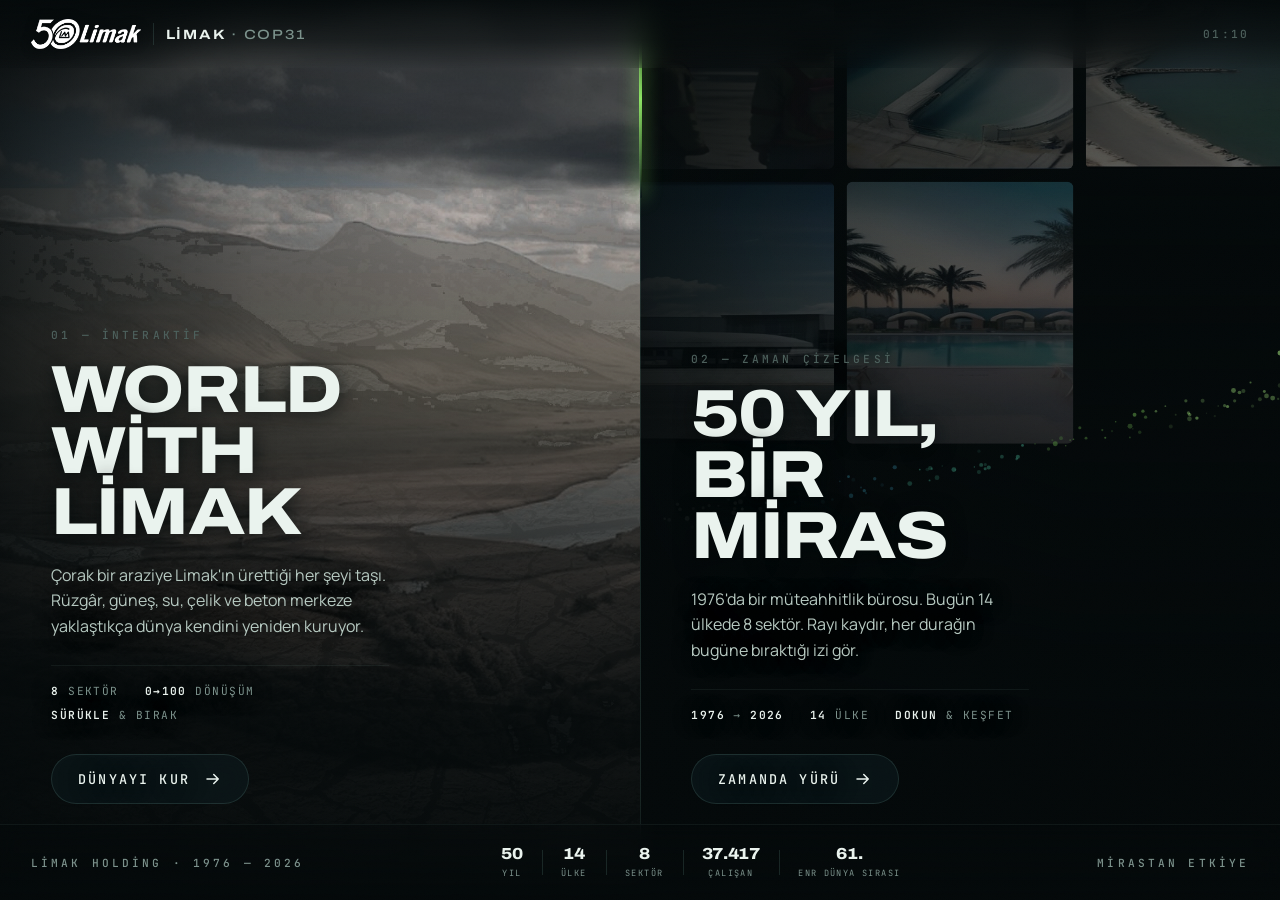
==== index.html @ 8a2a89ee "Limak fuar deneyimi — yayin surumu (v29)" ====
<!DOCTYPE html>
<html lang="tr">
<head>
<meta charset="utf-8">
<meta name="viewport" content="width=device-width, initial-scale=1, viewport-fit=cover">
<title>Limak · COP31 Deneyimi</title>
<meta name="description" content="Limak'ın 50 yıllık mirası ve yarattığı dünya — iki interaktif deneyim.">
<link rel="stylesheet" href="assets/css/base.css?v=29">
<link rel="stylesheet" href="assets/css/index.css?v=29">
<link rel="icon" href="data:image/svg+xml,%3Csvg xmlns='http://www.w3.org/2000/svg' viewBox='0 0 32 32'%3E%3Crect width='32' height='32' rx='9' fill='%238ce563'/%3E%3Cpath d='M11 8v13h10' stroke='%2304090a' stroke-width='3.4' fill='none' stroke-linecap='square'/%3E%3C/svg%3E">
</head>
<body class="home">

<!-- ── üst çubuk ───────────────────────────────────────── -->
<header class="topbar">
  <span class="brand">
    <img class="brand__logo" src="assets/img/logo-50yil.png" alt="Limak — 50. yıl" decoding="async">
    <span class="brand__sep" aria-hidden="true"></span>
    <span class="brand__text">Limak <em>· COP31</em></span>
  </span>
  <span class="topbar__clock eyebrow tabular" id="clock">--:--</span>
</header>

<!-- ── diptik ──────────────────────────────────────────── -->
<main class="diptych" id="diptych">

  <!-- ═══ SOL: WORLD WITH LIMAK ═══ -->
  <a class="panel panel--world" href="world.html" data-panel="world">
    <div class="panel__art">
      <img class="prev prev--dead"  src="assets/img/scene/plate-dead.jpg"  alt="" decoding="async">
      <img class="prev prev--alive" src="assets/img/scene/plate-alive.jpg" alt="" decoding="async">
      <span class="prev__ring"></span>
      <span class="panel__scrim"></span>
    </div>

    <div class="panel__body">
      <span class="panel__index eyebrow">01 — İnteraktif</span>
      <h2 class="panel__title">World<br>with Limak</h2>
      <p class="panel__lede">Çorak bir araziye Limak'ın ürettiği her şeyi taşı. Rüzgâr, güneş, su, çelik ve beton merkeze yaklaştıkça dünya kendini yeniden kuruyor.</p>
      <ul class="panel__meta">
        <li><b class="tabular">8</b> sektör</li>
        <li><b class="tabular">0→100</b> dönüşüm</li>
        <li><b>Sürükle</b> &amp; bırak</li>
      </ul>
      <span class="panel__cta">
        <span>Dünyayı kur</span>
        <svg viewBox="0 0 24 24" aria-hidden="true"><path d="M4 12h15m0 0-6-6m6 6-6 6" fill="none" stroke="currentColor" stroke-width="2" stroke-linecap="round" stroke-linejoin="round"/></svg>
      </span>
    </div>
  </a>

  <!-- ═══ SAĞ: 50 YIL ═══ -->
  <a class="panel panel--time" href="timeline.html" data-panel="time">
    <div class="panel__art">
      <div class="strip" id="strip" aria-hidden="true"></div>
      <canvas class="rail__px" id="railPx"></canvas>
      <span class="panel__scrim"></span>
    </div>

    <div class="panel__body">
      <span class="panel__index eyebrow">02 — Zaman çizelgesi</span>
      <h2 class="panel__title">50 Yıl,<br>Bir Miras</h2>
      <p class="panel__lede">1976'da bir müteahhitlik bürosu. Bugün 14 ülkede 8 sektör. Rayı kaydır, her durağın bugüne bıraktığı izi gör.</p>
      <ul class="panel__meta">
        <li><b class="tabular">1976</b> → <b class="tabular">2026</b></li>
        <li><b class="tabular">14</b> ülke</li>
        <li><b>Dokun</b> &amp; keşfet</li>
      </ul>
      <span class="panel__cta">
        <span>Zamanda yürü</span>
        <svg viewBox="0 0 24 24" aria-hidden="true"><path d="M4 12h15m0 0-6-6m6 6-6 6" fill="none" stroke="currentColor" stroke-width="2" stroke-linecap="round" stroke-linejoin="round"/></svg>
      </span>
    </div>
  </a>

  <!-- yaşayan dikiş -->
  <span class="seam" id="seam"><i></i></span>
</main>

<footer class="homefoot">
  <span class="eyebrow">Limak Holding · 1976 — 2026</span>
  <ul class="scalebar scalebar--home" id="homeScale" aria-label="Limak Şirketler Grubu ölçeği"></ul>
  <span class="eyebrow">Mirastan etkiye</span>
</footer>

<span class="grain" aria-hidden="true"></span>
<script src="assets/data/timeline.js?v=29"></script>
<script src="assets/data/sectors.js?v=29"></script>
<script src="assets/js/scalebar.js?v=29"></script>
<script src="assets/js/home.js?v=29"></script>
</body>
</html>
---- assets/css/base.css ----
@import url("fonts.css");

/* ============================================================
   LİMAK · COP31 FUAR DENEYİMİ — tasarım sistemi
   Karanlık toprak zemin, sektöre göre ışık rengi.
   ============================================================ */

:root {
  /* ---- zemin: siyah değil, gece toprağı ---- */
  --void:      #04090a;
  --soil:      #081013;
  --mist:      #0e1c20;
  --ridge:     #16292e;
  --hairline:  rgba(150, 214, 195, 0.14);
  --hairline-soft: rgba(150, 214, 195, 0.07);

  /* ---- yaşam: filiz yeşili ailesi ---- */
  --sprout:    #8ce563;
  --sprout-hi: #b6ff8a;
  --emerald:   #22c55e;
  --deep-leaf: #0d6b3f;

  /* ---- sektör ışıkları ---- */
  --s-ruzgar:   #5be8c0;
  --s-gunes:    #ffc861;
  --s-su:       #4cc9f0;
  --s-insaat:   #ff8a3d;
  --s-cimento:  #cdbfa4;
  --s-hava:     #b39dff;
  --s-turizm:   #ff7fa8;
  --s-orman:    #8ce563;

  /* ---- metin ---- */
  --bone:      #eaf3ee;
  --bone-dim:  #b6c9c1;
  --ash:       #7b918b;
  --ash-deep:  #4c5f5b;

  /* ---- tipografi ---- */
  --f-display: "Archivo", "Segoe UI", system-ui, sans-serif;
  --f-body:    "Manrope", "Segoe UI", system-ui, sans-serif;
  --f-data:    "JetBrains Mono", ui-monospace, "Cascadia Mono", monospace;

  /* ---- ölçek (fuar ekranı: büyük) ---- */
  --t-mega:  clamp(3.5rem, 11vw, 11.5rem);
  --t-xxl:   clamp(2.4rem, 5.2vw, 5rem);
  --t-xl:    clamp(1.7rem, 2.9vw, 2.9rem);
  --t-lg:    clamp(1.25rem, 1.7vw, 1.7rem);
  --t-md:    clamp(1rem, 1.15vw, 1.18rem);
  --t-sm:    clamp(0.84rem, 0.92vw, 0.95rem);
  --t-xs:    clamp(0.7rem, 0.74vw, 0.78rem);

  /* ---- hareket ---- */
  --ease-out: cubic-bezier(0.16, 1, 0.3, 1);
  --ease-io:  cubic-bezier(0.65, 0, 0.35, 1);
  --ease-spring: cubic-bezier(0.34, 1.56, 0.64, 1);

  --r-sm: 8px;
  --r-md: 14px;
  --r-lg: 22px;
  --r-pill: 999px;
}

*, *::before, *::after { box-sizing: border-box; }

html, body {
  margin: 0;
  padding: 0;
  height: 100%;
  background: var(--void);
  color: var(--bone);
  font-family: var(--f-body);
  font-size: 16px;
  -webkit-font-smoothing: antialiased;
  text-rendering: optimizeLegibility;
  overscroll-behavior: none;
}

body {
  overflow: hidden;
  cursor: default;
  -webkit-tap-highlight-color: transparent;
}

img, svg { display: block; max-width: 100%; }
button { font: inherit; color: inherit; border: 0; background: none; cursor: pointer; }

::selection { background: var(--sprout); color: var(--void); }

/* ---- odak: fuar ekranında görünmez olmasın ---- */
:focus-visible {
  outline: 2px solid var(--sprout);
  outline-offset: 3px;
  border-radius: 4px;
}

/* ============================================================
   ORTAK BİLEŞENLER
   ============================================================ */

/* --- üst çubuk --- */
.topbar {
  position: fixed;
  inset: 0 0 auto 0;
  height: 68px;
  display: flex;
  align-items: center;
  gap: 20px;
  padding: 0 clamp(18px, 2.4vw, 40px);
  z-index: 60;
  background: linear-gradient(180deg, rgba(4, 9, 10, 0.92) 0%, rgba(4, 9, 10, 0.55) 60%, transparent 100%);
  backdrop-filter: blur(14px);
  -webkit-backdrop-filter: blur(14px);
  pointer-events: none;
}
.topbar > * { pointer-events: auto; }

.brand {
  display: flex;
  align-items: center;
  gap: 12px;
  text-decoration: none;
  color: inherit;
}
.brand__mark {
  width: 30px; height: 30px;
  flex: none;
}
.brand__logo {
  height: 30px;
  width: auto;
  display: block;
  flex: none;
  filter: drop-shadow(0 1px 6px rgba(0, 0, 0, 0.45));
}
.brand__sep {
  width: 1px;
  height: 22px;
  flex: none;
  background: var(--hairline);
}
.brand__text {
  font-family: var(--f-display);
  font-weight: 700;
  font-stretch: 118%;
  letter-spacing: 0.13em;
  font-size: var(--t-sm);
  text-transform: uppercase;
  white-space: nowrap;
}
.brand__text em {
  font-style: normal;
  color: var(--ash);
  font-weight: 500;
}

/* --- etiket / eyebrow --- */
.eyebrow {
  font-family: var(--f-data);
  font-size: var(--t-xs);
  letter-spacing: 0.28em;
  text-transform: uppercase;
  color: var(--ash);
  font-weight: 500;
}

/* --- geri butonu --- */
.btn-back {
  margin-left: auto;
  display: inline-flex;
  align-items: center;
  gap: 10px;
  padding: 9px 18px 9px 13px;
  border-radius: var(--r-pill);
  border: 1px solid var(--hairline);
  background: rgba(14, 28, 32, 0.6);
  font-family: var(--f-data);
  font-size: var(--t-xs);
  letter-spacing: 0.18em;
  text-transform: uppercase;
  color: var(--bone-dim);
  text-decoration: none;
  transition: border-color 0.3s, color 0.3s, background 0.3s;
}
.btn-back:hover { border-color: var(--sprout); color: var(--sprout); background: rgba(140, 229, 99, 0.08); }
.btn-back svg { width: 14px; height: 14px; }

/* --- ince gürültü dokusu: dijital düzlüğü kırar --- */
.grain {
  position: fixed;
  inset: -50%;
  z-index: 90;
  pointer-events: none;
  opacity: 0.035;
  background-image: url("data:image/svg+xml,%3Csvg xmlns='http://www.w3.org/2000/svg' width='160' height='160'%3E%3Cfilter id='n'%3E%3CfeTurbulence type='fractalNoise' baseFrequency='0.85' numOctaves='3'/%3E%3C/filter%3E%3Crect width='160' height='160' filter='url(%23n)'/%3E%3C/svg%3E");
  animation: grainshift 0.9s steps(3) infinite;
  mix-blend-mode: overlay;
}
@keyframes grainshift {
  0%   { transform: translate(0, 0); }
  33%  { transform: translate(-3%, 2%); }
  66%  { transform: translate(2%, -3%); }
  100% { transform: translate(0, 0); }
}

/* --- vinyet --- */
.vignette {
  position: fixed;
  inset: 0;
  z-index: 55;
  pointer-events: none;
  background: radial-gradient(128% 96% at 50% 46%, transparent 56%, rgba(0, 0, 0, 0.42) 100%);
}

/* --- yükleme kaplaması --- */
.boot {
  position: fixed;
  inset: 0;
  z-index: 200;
  display: grid;
  place-items: center;
  background: var(--void);
  transition: opacity 0.8s var(--ease-out), visibility 0.8s;
}
.boot.is-done { opacity: 0; visibility: hidden; }
.boot__bar {
  width: 180px; height: 2px;
  background: var(--ridge);
  overflow: hidden;
  border-radius: 2px;
}
.boot__bar i {
  display: block; height: 100%; width: 40%;
  background: var(--sprout);
  animation: bootslide 1.1s var(--ease-io) infinite;
}
@keyframes bootslide {
  0%   { transform: translateX(-110%); }
  100% { transform: translateX(360%); }
}

/* --- ekran çok küçükse uyarı yerine sadece ölçek düşer --- */
@media (prefers-reduced-motion: reduce) {
  *, *::before, *::after {
    animation-duration: 0.001ms !important;
    animation-iteration-count: 1 !important;
    transition-duration: 0.08s !important;
  }
  .grain { animation: none; }
}

/* --- yardımcılar --- */
.sr-only {
  position: absolute; width: 1px; height: 1px;
  padding: 0; margin: -1px; overflow: hidden;
  clip: rect(0, 0, 0, 0); white-space: nowrap; border: 0;
}
.tabular { font-variant-numeric: tabular-nums; }

/* ============================================================
   ÖLÇEK ŞERİDİ — grubun büyüklüğü, karşılama anında
   Rakam iri ve display fontunda; etiket küçük ve sessiz.
   Böylece uzaktan bakıldığında önce sayılar okunur.
   ============================================================ */
.scalebar {
  display: flex;
  flex-wrap: wrap;
  justify-content: center;
  align-items: stretch;
  gap: 0;
  margin: 0;
  padding: 0;
  list-style: none;
}
.scalebar li {
  position: relative;
  padding: 0 clamp(16px, 2.2vw, 34px);
  text-align: center;
}
.scalebar li + li::before {          /* aradaki ince ayraç */
  content: "";
  position: absolute;
  left: 0; top: 14%;
  width: 1px; height: 72%;
  background: var(--hairline);
}
.scalebar b {
  display: block;
  font-family: var(--f-display);
  font-weight: 800;
  font-stretch: 112%;
  font-size: clamp(1.3rem, 2.1vw, 2.05rem);
  letter-spacing: -0.02em;
  line-height: 1.05;
  color: var(--bone);
  font-variant-numeric: tabular-nums;
}
.scalebar span {
  display: block;
  margin-top: 5px;
  font-family: var(--f-data);
  font-size: clamp(0.56rem, 0.66vw, 0.7rem);
  letter-spacing: 0.2em;
  text-transform: uppercase;
  color: var(--ash);
  white-space: nowrap;
}
/* sırayla belirir — sayılar tek tek oturur */
.scalebar li {
  opacity: 0;
  translate: 0 10px;
  animation: scaleIn 0.7s var(--ease-out) forwards;
  animation-delay: calc(var(--i) * 90ms + 400ms);
}
@keyframes scaleIn { to { opacity: 1; translate: 0 0; } }

/* giriş sayfası: alt bilgi çubuğunun orta yuvasında, kompakt */
.scalebar--home b { font-size: clamp(0.95rem, 1.25vw, 1.24rem); }
.scalebar--home span { font-size: 0.54rem; letter-spacing: 0.16em; }
.scalebar--home li { padding: 0 clamp(10px, 1.5vw, 22px); }
@media (max-width: 1000px) { .scalebar--home { display: none; } }
---- assets/css/index.css ----
/* ============================================================
   GİRİŞ — diptik: iki deneyim, aralarında yaşayan bir dikiş
   ============================================================ */

.home { background: var(--void); }

.topbar__clock {
  margin-left: auto;
  color: var(--ash-deep);
  letter-spacing: 0.2em;
}

/* ---------- ızgara ---------- */
.diptych {
  position: fixed;
  inset: 0;
  display: grid;
  grid-template-columns: 1fr 1fr;
  transition: grid-template-columns 0.9s var(--ease-out);
}
.diptych[data-hover="world"] { grid-template-columns: 1.32fr 0.68fr; }
.diptych[data-hover="time"]  { grid-template-columns: 0.68fr 1.32fr; }

/* ---------- panel ---------- */
.panel {
  position: relative;
  overflow: hidden;
  display: flex;
  flex-direction: column;
  justify-content: flex-end;
  text-decoration: none;
  color: inherit;
  isolation: isolate;
}
.panel::after {                    /* içeriden dışarı sızan ışık */
  content: "";
  position: absolute;
  inset: auto -20% -40% -20%;
  height: 70%;
  z-index: 1;
  background: radial-gradient(60% 100% at 50% 100%, var(--panel-light) 0%, transparent 72%);
  opacity: 0;
  transition: opacity 0.9s var(--ease-out);
  pointer-events: none;
}
.panel--world { --panel-light: rgba(140, 229, 99, 0.30); }
.panel--time  { --panel-light: rgba(76, 201, 240, 0.28); }
.panel.is-hot::after { opacity: 1; }

/* --- sanat alanı --- */
.panel__art {
  position: absolute;
  inset: 0;
  z-index: 0;
}
.panel__art > svg,
.panel__art > canvas {
  position: absolute;
  inset: 0;
  width: 100%; height: 100%;
}
.panel__art > .prev,
.panel__art > .strip {
  filter: saturate(0.82) brightness(0.94);
  transition: filter 1.1s var(--ease-out), scale 1.4s var(--ease-out);
  scale: 1.04;
}
.panel.is-hot .panel__art > .prev,
.panel.is-hot .panel__art > .strip { filter: saturate(1.05) brightness(1.12); scale: 1; }

.panel__scrim {
  position: absolute;
  inset: 0;
  background:
    linear-gradient(180deg, rgba(4,9,10,.62) 0%, rgba(4,9,10,.06) 24%,
                            rgba(4,9,10,.58) 56%, rgba(4,9,10,.92) 80%, rgba(4,9,10,.98) 100%),
    linear-gradient(90deg, rgba(4,9,10,.78) 0%, rgba(4,9,10,.20) 40%, transparent 68%);
}

/* --- sol: gerçek çorak→canlı önizlemesi --- */
@property --pr { syntax: "<length>"; inherits: false; initial-value: 0px; }

.prev {
  position: absolute;
  inset: 0;
  width: 100%; height: 100%;
  object-fit: cover;
}
.prev--alive {
  --pr: 0px;
  -webkit-mask-image: radial-gradient(circle var(--pr) at 50% 62%, #000 64%, transparent 100%);
  mask-image: radial-gradient(circle var(--pr) at 50% 62%, #000 64%, transparent 100%);
  animation: prevBloom 9s var(--ease-io) infinite;
}
@keyframes prevBloom {
  0%, 6%    { --pr: 0px; }
  46%, 74%  { --pr: 1100px; }
  96%, 100% { --pr: 0px; }
}
/* Genişlik büyür, kenarlık sabit kalır: scale kullanılsaydı çizgi de
   kalınlaşıp dolu bir daireye dönüşürdü. */
.prev__ring {
  position: absolute;
  left: 50%; top: 62%;
  width: 0; height: 0;
  translate: -50% -50%;
  border-radius: 50%;
  border: 2px solid var(--sprout-hi);
  box-shadow: 0 0 26px 2px rgba(182, 255, 138, 0.35);
  opacity: 0;
  animation: prevRing 9s var(--ease-io) infinite;
}
@keyframes prevRing {
  0%, 6%  { width: 0;      height: 0;      opacity: 0; }
  12%     { opacity: 0.75; }
  46%     { width: 2200px; height: 2200px; opacity: 0; }
  100%    { width: 2200px; height: 2200px; opacity: 0; }
}

/* --- sağ: zaman çizelgesi fotoğraf akışı --- */
.strip {
  position: absolute;
  inset: -8% -3%;
  display: grid;
  grid-template-columns: repeat(3, 1fr);
  grid-auto-rows: 1fr;
  gap: 12px;
  animation: stripDrift 40s linear infinite alternate;
}
.strip img {
  width: 100%; height: 100%;
  object-fit: cover;
  border-radius: 6px;
  opacity: 0.46;
  filter: saturate(0.7) contrast(0.98);
  animation: stripFade 8s ease-in-out infinite;
}
.strip img:nth-child(2n) { animation-delay: 1.1s; }
.strip img:nth-child(3n) { animation-delay: 2.3s; }
.strip img:nth-child(5n) { animation-delay: 3.4s; }
@keyframes stripFade { 0%, 100% { opacity: 0.24; } 50% { opacity: 0.6; } }
@keyframes stripDrift { from { translate: 0 -3%; } to { translate: 0 3%; } }
.panel--time.is-hot .strip img { filter: saturate(0.9) contrast(1); }

/* ---------- panel metni ---------- */
.panel__body {
  position: relative;
  z-index: 3;
  text-shadow: 0 2px 20px rgba(2, 8, 8, 0.85);
  padding: 0 clamp(28px, 4vw, 76px) clamp(96px, 9vh, 128px);
  max-width: 44ch;
}
.diptych[data-hover="time"]  .panel--world .panel__body,
.diptych[data-hover="world"] .panel--time  .panel__body { opacity: 0.42; }
.panel__body > * { transition: opacity 0.7s var(--ease-out), transform 0.7s var(--ease-out); }
.panel__body { transition: opacity 0.7s var(--ease-out); }

.panel__index {
  display: block;
  margin-bottom: 18px;
  color: var(--ash-deep);
  transition: color 0.5s;
}
.panel.is-hot .panel__index { color: var(--sprout); }
.panel--time.is-hot .panel__index { color: var(--s-su); }

.panel__title {
  margin: 0 0 20px;
  font-family: var(--f-display);
  font-size: var(--t-xxl);
  font-weight: 800;
  font-stretch: 116%;
  line-height: 0.92;
  letter-spacing: -0.028em;
  text-transform: uppercase;
  color: var(--bone);
}
.panel--world .panel__title { text-wrap: balance; }

.panel__lede {
  margin: 0 0 26px;
  font-size: var(--t-md);
  line-height: 1.58;
  color: var(--bone-dim);
  max-width: 38ch;
}

.panel__meta {
  display: flex;
  flex-wrap: wrap;
  gap: 10px 26px;
  margin: 0 0 32px;
  padding: 18px 0 0;
  list-style: none;
  border-top: 1px solid var(--hairline-soft);
  font-family: var(--f-data);
  font-size: var(--t-xs);
  letter-spacing: 0.13em;
  text-transform: uppercase;
  color: var(--ash);
}
.panel__meta b { color: var(--bone); font-weight: 600; }

/* --- eylem --- */
.panel__cta {
  display: inline-flex;
  align-items: center;
  gap: 14px;
  padding: 15px 26px;
  border-radius: var(--r-pill);
  border: 1px solid var(--hairline);
  background: rgba(14, 28, 32, 0.55);
  backdrop-filter: blur(10px);
  -webkit-backdrop-filter: blur(10px);
  font-family: var(--f-data);
  font-size: var(--t-sm);
  font-weight: 500;
  letter-spacing: 0.16em;
  text-transform: uppercase;
  color: var(--bone);
  translate: 0 0;
  transition: background 0.45s, border-color 0.45s, color 0.45s, box-shadow 0.45s, translate 0.45s var(--ease-spring);
}
.panel__cta svg { width: 18px; height: 18px; transition: transform 0.45s var(--ease-out); }
.panel.is-hot .panel__cta {
  translate: 8px 0;
  border-color: var(--sprout);
  color: var(--void);
  background: var(--sprout);
  box-shadow: 0 0 0 1px var(--sprout), 0 18px 46px -12px rgba(140, 229, 99, 0.55);
}
.panel--time.is-hot .panel__cta {
  border-color: var(--s-su);
  background: var(--s-su);
  box-shadow: 0 0 0 1px var(--s-su), 0 18px 46px -12px rgba(76, 201, 240, 0.55);
}
.panel.is-hot .panel__cta svg { translate: 5px 0; }

/* ---------- yaşayan dikiş ---------- */
.seam {
  position: absolute;
  top: 0; bottom: 0;
  left: 50%;
  width: 1px;
  z-index: 10;
  pointer-events: none;
  background: linear-gradient(180deg, transparent, var(--hairline) 12%, var(--hairline) 88%, transparent);
  transition: left 0.9s var(--ease-out), filter 0.9s;
}
.diptych[data-hover="world"] .seam { left: 66%; }
.diptych[data-hover="time"]  .seam { left: 34%; }
.seam i {
  position: absolute;
  left: -1px;
  width: 3px;
  height: 22%;
  border-radius: 2px;
  background: linear-gradient(180deg, transparent, var(--sprout), transparent);
  filter: blur(0.4px);
  box-shadow: 0 0 18px 2px rgba(140, 229, 99, 0.45);
  animation: seamRun 5.2s var(--ease-io) infinite;
}
@keyframes seamRun {
  0%   { top: -24%; opacity: 0; }
  12%  { opacity: 1; }
  88%  { opacity: 1; }
  100% { top: 102%; opacity: 0; }
}

/* ---------- alt bilgi ---------- */
.homefoot {
  position: fixed;
  inset: auto 0 0 0;
  z-index: 40;
  display: flex;
  align-items: center;
  justify-content: space-between;
  gap: 20px;
  padding: 0 clamp(18px, 2.4vw, 40px);
  height: 76px;
  border-top: 1px solid var(--hairline-soft);
  background: linear-gradient(0deg, rgba(4,9,10,0.95), rgba(4,9,10,0.4));
  backdrop-filter: blur(10px);
  -webkit-backdrop-filter: blur(10px);
  color: var(--ash-deep);
  pointer-events: none;
}
.homefoot__hint { color: var(--ash); animation: hintBreath 3.6s ease-in-out infinite; }
@keyframes hintBreath { 0%,100% { opacity: 0.42; } 50% { opacity: 1; } }

/* ---------- dar ekran: alt alta ---------- */
@media (max-aspect-ratio: 4/5), (max-width: 820px) {
  .diptych,
  .diptych[data-hover="world"],
  .diptych[data-hover="time"] {
    grid-template-columns: 1fr;
    grid-template-rows: 1fr 1fr;
  }
  .seam { display: none; }
  .panel__body { padding-bottom: clamp(28px, 4vh, 48px); max-width: none; }
  .panel__lede { display: none; }
  .panel__title { font-size: clamp(2rem, 8vw, 3rem); }
  .homefoot__hint { display: none; }
}

/* ---------- açılış koreografisi ---------- */
.panel__index, .panel__title, .panel__lede, .panel__meta, .panel__cta {
  opacity: 0;
  transform: translateY(24px);
  animation: riseIn 1s var(--ease-out) forwards;
}
.panel--world .panel__index { animation-delay: 0.15s; }
.panel--world .panel__title { animation-delay: 0.24s; }
.panel--world .panel__lede  { animation-delay: 0.33s; }
.panel--world .panel__meta  { animation-delay: 0.40s; }
.panel--world .panel__cta   { animation-delay: 0.47s; }
.panel--time .panel__index  { animation-delay: 0.30s; }
.panel--time .panel__title  { animation-delay: 0.39s; }
.panel--time .panel__lede   { animation-delay: 0.48s; }
.panel--time .panel__meta   { animation-delay: 0.55s; }
.panel--time .panel__cta    { animation-delay: 0.62s; }
@keyframes riseIn { to { opacity: 1; transform: none; } }
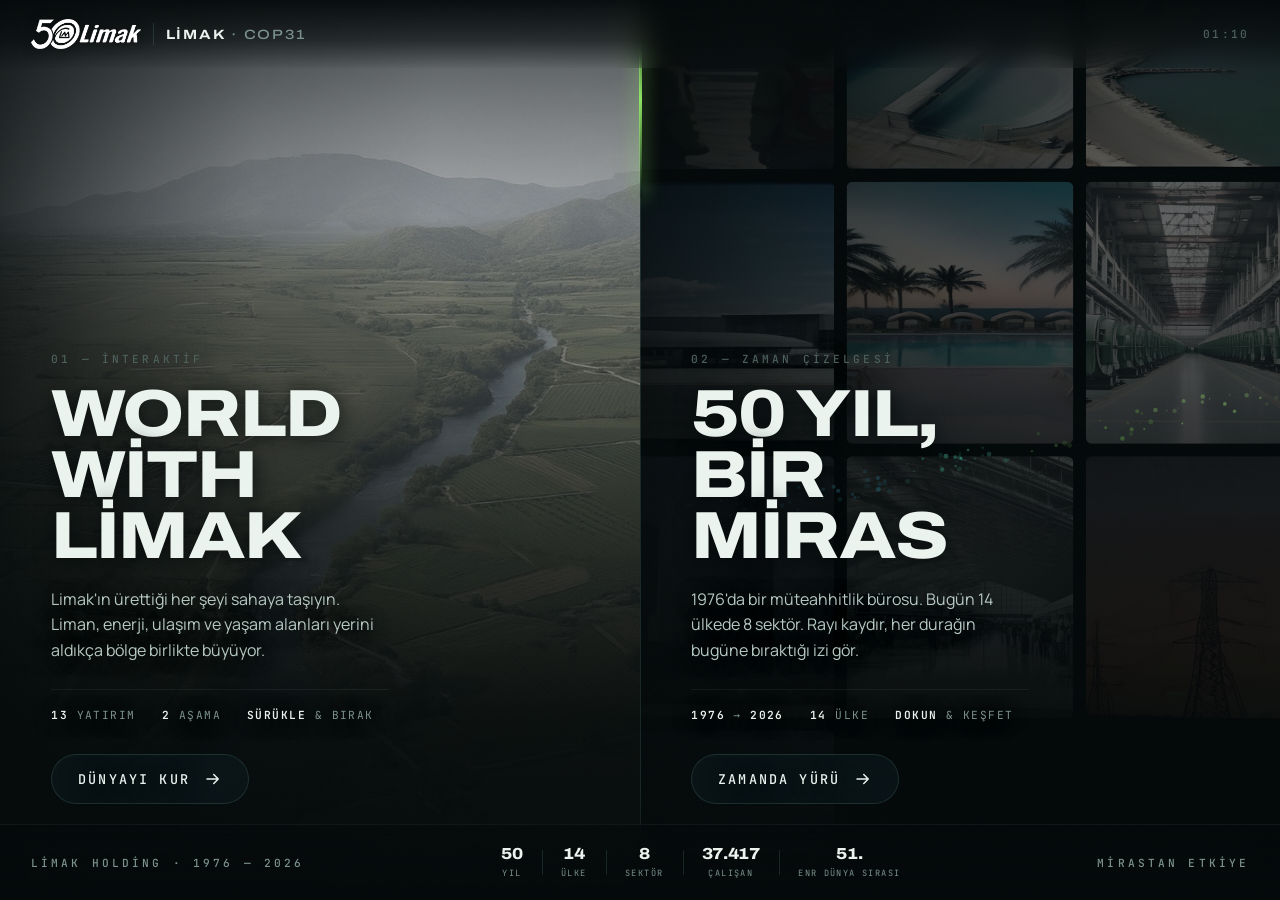
==== commit d30fa284: "Yayin: tutarli dunya sahnesi (13 yatirim) + zaman ekrani sayac ve sayfa cevirme - Dunya: tek kare ge" ====
--- a/index.html
+++ b/index.html
@@ -5,8 +5,8 @@
 <meta name="viewport" content="width=device-width, initial-scale=1, viewport-fit=cover">
 <title>Limak · COP31 Deneyimi</title>
 <meta name="description" content="Limak'ın 50 yıllık mirası ve yarattığı dünya — iki interaktif deneyim.">
-<link rel="stylesheet" href="assets/css/base.css?v=29">
-<link rel="stylesheet" href="assets/css/index.css?v=29">
+<link rel="stylesheet" href="assets/css/base.css?v=38">
+<link rel="stylesheet" href="assets/css/index.css?v=38">
 <link rel="icon" href="data:image/svg+xml,%3Csvg xmlns='http://www.w3.org/2000/svg' viewBox='0 0 32 32'%3E%3Crect width='32' height='32' rx='9' fill='%238ce563'/%3E%3Cpath d='M11 8v13h10' stroke='%2304090a' stroke-width='3.4' fill='none' stroke-linecap='square'/%3E%3C/svg%3E">
 </head>
 <body class="home">
@@ -27,7 +27,7 @@
   <!-- ═══ SOL: WORLD WITH LIMAK ═══ -->
   <a class="panel panel--world" href="world.html" data-panel="world">
     <div class="panel__art">
-      <img class="prev prev--dead"  src="assets/img/scene/plate-dead.jpg"  alt="" decoding="async">
+      <img class="prev prev--base"  src="assets/img/scene/plate-base.jpg"  alt="" decoding="async">
       <img class="prev prev--alive" src="assets/img/scene/plate-alive.jpg" alt="" decoding="async">
       <span class="prev__ring"></span>
       <span class="panel__scrim"></span>
@@ -36,10 +36,10 @@
     <div class="panel__body">
       <span class="panel__index eyebrow">01 — İnteraktif</span>
       <h2 class="panel__title">World<br>with Limak</h2>
-      <p class="panel__lede">Çorak bir araziye Limak'ın ürettiği her şeyi taşı. Rüzgâr, güneş, su, çelik ve beton merkeze yaklaştıkça dünya kendini yeniden kuruyor.</p>
+      <p class="panel__lede">Limak'ın ürettiği her şeyi sahaya taşıyın. Liman, enerji, ulaşım ve yaşam alanları yerini aldıkça bölge birlikte büyüyor.</p>
       <ul class="panel__meta">
-        <li><b class="tabular">8</b> sektör</li>
-        <li><b class="tabular">0→100</b> dönüşüm</li>
+        <li><b class="tabular">13</b> yatırım</li>
+        <li><b class="tabular">2</b> aşama</li>
         <li><b>Sürükle</b> &amp; bırak</li>
       </ul>
       <span class="panel__cta">
@@ -84,9 +84,9 @@
 </footer>
 
 <span class="grain" aria-hidden="true"></span>
-<script src="assets/data/timeline.js?v=29"></script>
-<script src="assets/data/sectors.js?v=29"></script>
-<script src="assets/js/scalebar.js?v=29"></script>
-<script src="assets/js/home.js?v=29"></script>
+<script src="assets/data/timeline.js?v=38"></script>
+<script src="assets/data/sectors.js?v=38"></script>
+<script src="assets/js/scalebar.js?v=38"></script>
+<script src="assets/js/home.js?v=38"></script>
 </body>
 </html>
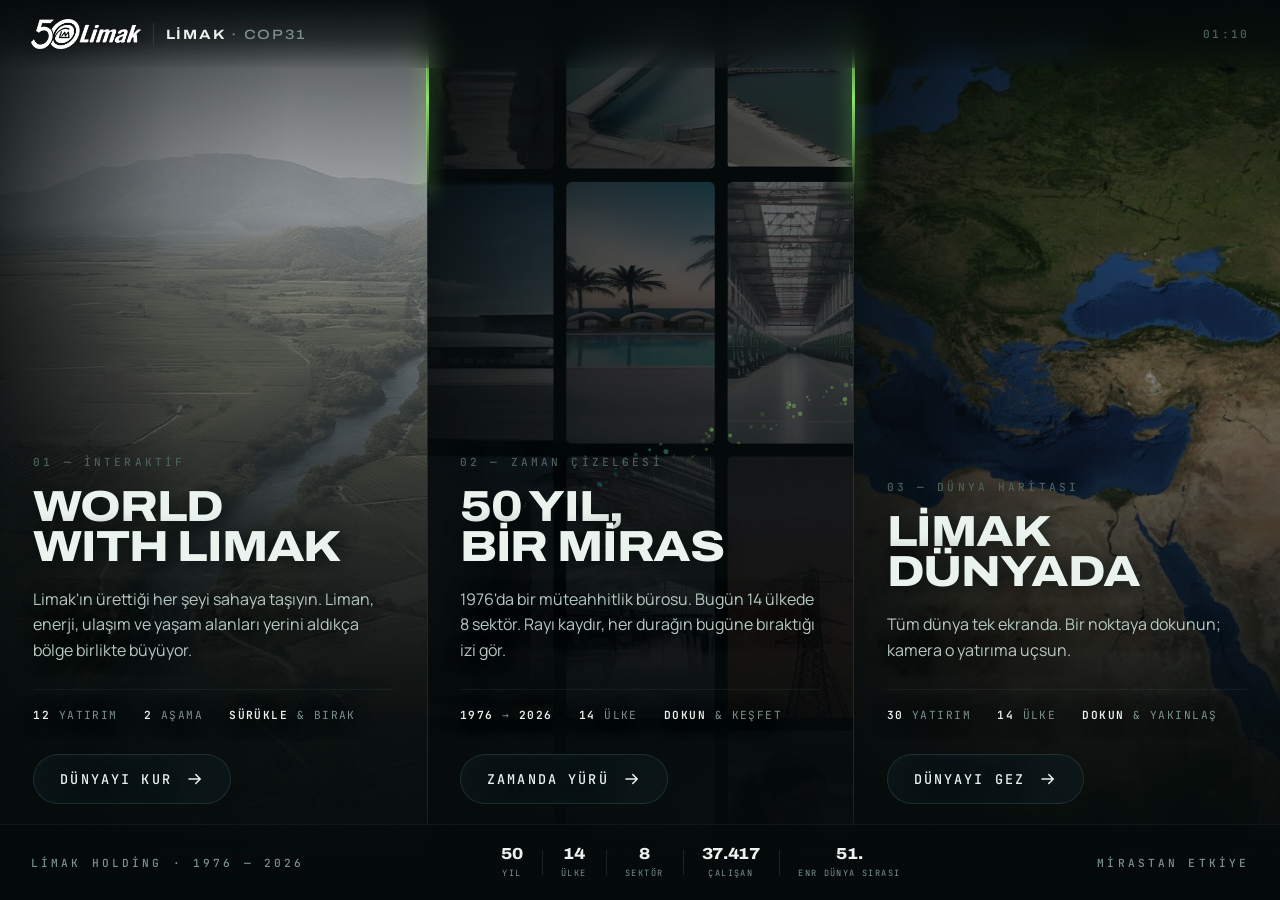
==== commit f7a96782: "Limak Dunyada eklendi (sifreli onizleme); liman forklift elektrifikasyonda mavi (v=61)" ====
--- a/index.html
+++ b/index.html
@@ -4,9 +4,9 @@
 <meta charset="utf-8">
 <meta name="viewport" content="width=device-width, initial-scale=1, viewport-fit=cover">
 <title>Limak · COP31 Deneyimi</title>
-<meta name="description" content="Limak'ın 50 yıllık mirası ve yarattığı dünya — iki interaktif deneyim.">
-<link rel="stylesheet" href="assets/css/base.css?v=38">
-<link rel="stylesheet" href="assets/css/index.css?v=38">
+<meta name="description" content="Limak'ın 50 yıllık mirası ve yarattığı dünya — üç interaktif deneyim.">
+<link rel="stylesheet" href="assets/css/base.css?v=39">
+<link rel="stylesheet" href="assets/css/index.css?v=39">
 <link rel="icon" href="data:image/svg+xml,%3Csvg xmlns='http://www.w3.org/2000/svg' viewBox='0 0 32 32'%3E%3Crect width='32' height='32' rx='9' fill='%238ce563'/%3E%3Cpath d='M11 8v13h10' stroke='%2304090a' stroke-width='3.4' fill='none' stroke-linecap='square'/%3E%3C/svg%3E">
 </head>
 <body class="home">
@@ -35,10 +35,10 @@
 
     <div class="panel__body">
       <span class="panel__index eyebrow">01 — İnteraktif</span>
-      <h2 class="panel__title">World<br>with Limak</h2>
+      <h2 class="panel__title" lang="en">World<br>with Limak</h2>
       <p class="panel__lede">Limak'ın ürettiği her şeyi sahaya taşıyın. Liman, enerji, ulaşım ve yaşam alanları yerini aldıkça bölge birlikte büyüyor.</p>
       <ul class="panel__meta">
-        <li><b class="tabular">13</b> yatırım</li>
+        <li><b class="tabular">12</b> yatırım</li>
         <li><b class="tabular">2</b> aşama</li>
         <li><b>Sürükle</b> &amp; bırak</li>
       </ul>
@@ -73,8 +73,32 @@
     </div>
   </a>
 
+  <!-- ═══ 3: LİMAK DÜNYADA ═══ -->
+  <a class="panel panel--harita" href="harita.html" data-panel="harita">
+    <div class="panel__art">
+      <img class="prev prev--harita" src="assets/img/dunya/onizleme.jpg" alt="" decoding="async">
+      <span class="panel__scrim"></span>
+    </div>
+
+    <div class="panel__body">
+      <span class="panel__index eyebrow">03 — Dünya haritası</span>
+      <h2 class="panel__title">Limak<br>Dünyada</h2>
+      <p class="panel__lede">Tüm dünya tek ekranda. Bir noktaya dokunun; kamera o yatırıma uçsun.</p>
+      <ul class="panel__meta">
+        <li><b class="tabular">30</b> yatırım</li>
+        <li><b class="tabular">14</b> ülke</li>
+        <li><b>Dokun</b> &amp; yakınlaş</li>
+      </ul>
+      <span class="panel__cta">
+        <span>Dünyayı gez</span>
+        <svg viewBox="0 0 24 24" aria-hidden="true"><path d="M4 12h15m0 0-6-6m6 6-6 6" fill="none" stroke="currentColor" stroke-width="2" stroke-linecap="round" stroke-linejoin="round"/></svg>
+      </span>
+    </div>
+  </a>
+
   <!-- yaşayan dikiş -->
   <span class="seam" id="seam"><i></i></span>
+  <span class="seam seam--2" id="seam2"><i></i></span>
 </main>
 
 <footer class="homefoot">
@@ -84,9 +108,9 @@
 </footer>
 
 <span class="grain" aria-hidden="true"></span>
-<script src="assets/data/timeline.js?v=38"></script>
-<script src="assets/data/sectors.js?v=38"></script>
-<script src="assets/js/scalebar.js?v=38"></script>
-<script src="assets/js/home.js?v=38"></script>
+<script src="assets/data/timeline.js?v=39"></script>
+<script src="assets/data/sectors.js?v=39"></script>
+<script src="assets/js/scalebar.js?v=39"></script>
+<script src="assets/js/home.js?v=39"></script>
 </body>
 </html>
--- a/assets/css/index.css
+++ b/assets/css/index.css
@@ -15,11 +15,12 @@
   position: fixed;
   inset: 0;
   display: grid;
-  grid-template-columns: 1fr 1fr;
+  grid-template-columns: 1fr 1fr 1fr;
   transition: grid-template-columns 0.9s var(--ease-out);
 }
-.diptych[data-hover="world"] { grid-template-columns: 1.32fr 0.68fr; }
-.diptych[data-hover="time"]  { grid-template-columns: 0.68fr 1.32fr; }
+.diptych[data-hover="world"]  { grid-template-columns: 1.5fr 0.75fr 0.75fr; }
+.diptych[data-hover="time"]   { grid-template-columns: 0.75fr 1.5fr 0.75fr; }
+.diptych[data-hover="harita"] { grid-template-columns: 0.75fr 0.75fr 1.5fr; }
 
 /* ---------- panel ---------- */
 .panel {
@@ -45,6 +46,7 @@
 }
 .panel--world { --panel-light: rgba(140, 229, 99, 0.30); }
 .panel--time  { --panel-light: rgba(76, 201, 240, 0.28); }
+.panel--harita { --panel-light: rgba(114, 194, 239, 0.30); }
 .panel.is-hot::after { opacity: 1; }
 
 /* --- sanat alanı --- */
@@ -147,11 +149,12 @@
   position: relative;
   z-index: 3;
   text-shadow: 0 2px 20px rgba(2, 8, 8, 0.85);
-  padding: 0 clamp(28px, 4vw, 76px) clamp(96px, 9vh, 128px);
-  max-width: 44ch;
-}
-.diptych[data-hover="time"]  .panel--world .panel__body,
-.diptych[data-hover="world"] .panel--time  .panel__body { opacity: 0.42; }
+  padding: 0 clamp(22px, 2.6vw, 52px) clamp(96px, 9vh, 128px);
+  max-width: 60ch;
+}
+.diptych[data-hover="world"] .panel:not(.panel--world) .panel__body,
+.diptych[data-hover="time"] .panel:not(.panel--time) .panel__body,
+.diptych[data-hover="harita"] .panel:not(.panel--harita) .panel__body { opacity: 0.42; }
 .panel__body > * { transition: opacity 0.7s var(--ease-out), transform 0.7s var(--ease-out); }
 .panel__body { transition: opacity 0.7s var(--ease-out); }
 
@@ -163,11 +166,12 @@
 }
 .panel.is-hot .panel__index { color: var(--sprout); }
 .panel--time.is-hot .panel__index { color: var(--s-su); }
+.panel--harita.is-hot .panel__index { color: #72c2ef; }
 
 .panel__title {
   margin: 0 0 20px;
   font-family: var(--f-display);
-  font-size: var(--t-xxl);
+  font-size: clamp(2rem, 3.4vw, 4.2rem);
   font-weight: 800;
   font-stretch: 116%;
   line-height: 0.92;
@@ -234,21 +238,34 @@
   background: var(--s-su);
   box-shadow: 0 0 0 1px var(--s-su), 0 18px 46px -12px rgba(76, 201, 240, 0.55);
 }
+.panel--harita.is-hot .panel__cta {
+  border-color: #72c2ef;
+  background: #72c2ef;
+  box-shadow: 0 0 0 1px #72c2ef, 0 18px 46px -12px rgba(114, 194, 239, 0.55);
+}
+.prev--harita { animation: haritaNefes 14s ease-in-out infinite alternate; }
+@keyframes haritaNefes { from { transform: scale(1); } to { transform: scale(1.08); } }
 .panel.is-hot .panel__cta svg { translate: 5px 0; }
 
 /* ---------- yaşayan dikiş ---------- */
 .seam {
   position: absolute;
   top: 0; bottom: 0;
-  left: 50%;
+  left: 33.333%;
   width: 1px;
   z-index: 10;
   pointer-events: none;
   background: linear-gradient(180deg, transparent, var(--hairline) 12%, var(--hairline) 88%, transparent);
   transition: left 0.9s var(--ease-out), filter 0.9s;
 }
-.diptych[data-hover="world"] .seam { left: 66%; }
-.diptych[data-hover="time"]  .seam { left: 34%; }
+.seam--2 { left: 66.667%; }
+.seam--2 i { animation-delay: 2.6s; }
+.diptych[data-hover="world"] .seam  { left: 50%; }
+.diptych[data-hover="time"] .seam   { left: 25%; }
+.diptych[data-hover="harita"] .seam { left: 25%; }
+.diptych[data-hover="world"] .seam--2  { left: 75%; }
+.diptych[data-hover="time"] .seam--2   { left: 75%; }
+.diptych[data-hover="harita"] .seam--2 { left: 50%; }
 .seam i {
   position: absolute;
   left: -1px;
@@ -292,9 +309,10 @@
 @media (max-aspect-ratio: 4/5), (max-width: 820px) {
   .diptych,
   .diptych[data-hover="world"],
-  .diptych[data-hover="time"] {
+  .diptych[data-hover="time"],
+  .diptych[data-hover="harita"] {
     grid-template-columns: 1fr;
-    grid-template-rows: 1fr 1fr;
+    grid-template-rows: 1fr 1fr 1fr;
   }
   .seam { display: none; }
   .panel__body { padding-bottom: clamp(28px, 4vh, 48px); max-width: none; }
@@ -319,4 +337,9 @@
 .panel--time .panel__lede   { animation-delay: 0.48s; }
 .panel--time .panel__meta   { animation-delay: 0.55s; }
 .panel--time .panel__cta    { animation-delay: 0.62s; }
+.panel--harita .panel__index { animation-delay: 0.45s; }
+.panel--harita .panel__title { animation-delay: 0.54s; }
+.panel--harita .panel__lede  { animation-delay: 0.63s; }
+.panel--harita .panel__meta  { animation-delay: 0.70s; }
+.panel--harita .panel__cta   { animation-delay: 0.77s; }
 @keyframes riseIn { to { opacity: 1; transform: none; } }
